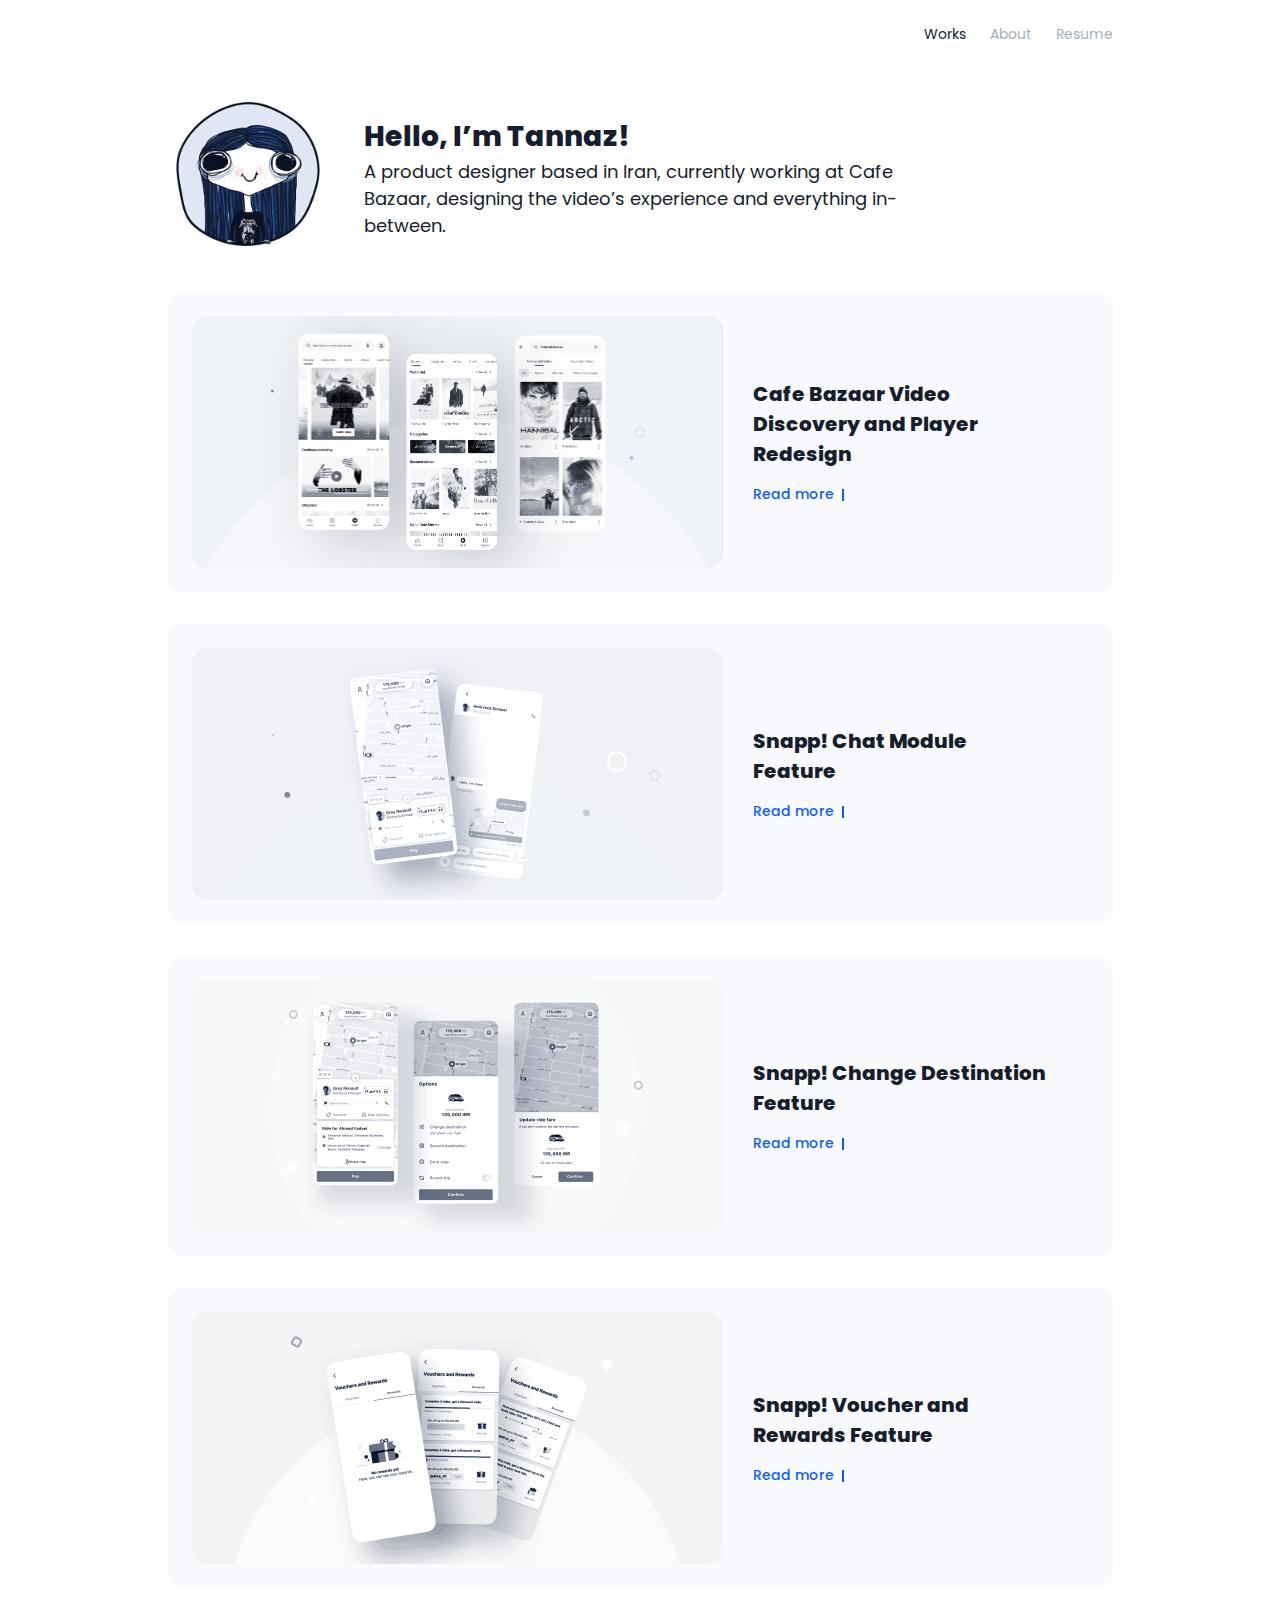
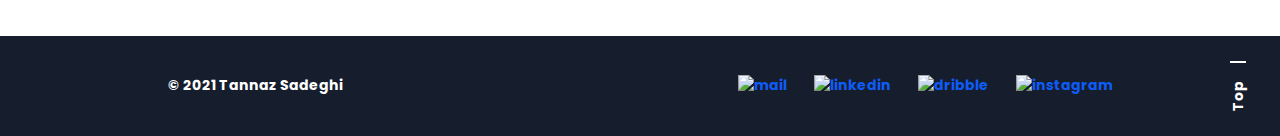
==== index.html @ ace8c0cd "Update resume links" ====
<!doctype html>
<html id="top" lang="en">
<head>
    <meta charset="UTF-8">
    <meta name="viewport"
          content="width=device-width, user-scalable=no, initial-scale=1.0, maximum-scale=1.0, minimum-scale=1.0">
    <meta http-equiv="X-UA-Compatible" content="ie=edge">
    <meta name="theme-color" content="#161D2C" />
    <title>Tannaz Sadeghi</title>
    <link rel="preconnect" href="https://fonts.gstatic.com">
    <link href="https://fonts.googleapis.com/css2?family=Poppins:wght@400;500;700;800&display=swap" rel="stylesheet">
    <link rel="stylesheet" href="css/style.css">
    <link rel="stylesheet" href="css/home.css">
    <link rel="icon" type="image/png" href="assets/favicon.png"/>
</head>
<body>

<nav id="nav">
    <div class="nav-content">
        <a id="tannaz-nav" href=".">
            <img src="assets/tannaz-nav.png"/>
        </a>

        <ul class="menu">
            <li class="active"><a href=".">Works</a></li>
            <li><a href="about">About</a></li>
            <li><a href="resume/TannazSadeghi-resume.pdf" target="_blank">Resume</a> </li>
        </ul>
    </div>
</nav>

<main class="main">
    <header>
        <div class="tannaz-image">
            <img id="tannaz" src="assets/tannaz.gif"/>
        </div>
        <div>
            <h1>Hello, I’m Tannaz!</h1>
            <p>
                A product designer based in Iran, currently working at Cafe Bazaar, designing the video’s experience and everything in-between.
            </p>
        </div>
    </header>

    <article class="work-sample">
        <a href="video" class="link">
            <div class="image-box">
                <img class="image-colored" src="assets/works/video-colored.png" alt="Video Photo"/>
                <img class="image-gray" src="assets/works/video.png" alt="Video Photo"/>
                <div class="hidden">
                    <span></span>
                    <img src="assets/works/video.png" alt="Video Photo"/>
                    <span></span>
                </div>
            </div>
            <div class="sample-title">
                <h2>
                    Cafe Bazaar Video Discovery and Player Redesign
                </h2>
                <div class="read-more">
                    Read more
                    <div class="arrow">
                        <div></div>
                        <div></div>
                    </div>
                </div>
            </div>
        </a>
    </article>

    <article class="work-sample">
        <a href="chat" class="link">
            <div class="image-box">
                <img class="image-colored" src="assets/works/chat-colored.png" alt="Change Destination Photo"/>
                <img class="image-gray" src="assets/works/chat.png" alt="Change Destination Photo"/>
                <div class="hidden">
                    <img src="assets/works/chat.png" alt="Change Destination Photo"/>
                </div>
            </div>
            <div class="sample-title">
                <h2>Snapp! Chat Module Feature</h2>
                <div class="read-more">
                    Read more
                    <div class="arrow">
                        <div></div>
                        <div></div>
                    </div>
                </div>
            </div>
        </a>
    </article>


    <article class="work-sample">
        <a href="change-dest" class="link">
            <div class="image-box">
                <img class="image-colored" src="assets/works/change-dest-colored.png" alt="Change Destination Photo"/>
                <img class="image-gray" src="assets/works/change-dest.png" alt="Change Destination Photo"/>
                <div class="hidden">
                    <img src="assets/works/change-dest.png" alt="Change Destination Photo"/>
                </div>
            </div>
            <div class="sample-title">
                <h2>Snapp! Change Destination Feature</h2>
                <div class="read-more">
                    Read more
                    <div class="arrow">
                        <div></div>
                        <div></div>
                    </div>
                </div>
            </div>
        </a>
    </article>

    <article class="work-sample">
        <a href="vouchers" class="link">
            <div class="image-box">
                <img class="image-colored" src="assets/works/vouchers-colored.png" alt="Change Destination Photo"/>
                <img class="image-gray" src="assets/works/vouchers.png" alt="Change Destination Photo"/>
                <div class="hidden">
                    <img src="assets/works/vouchers.png" alt="Change Destination Photo"/>
                </div>
            </div>
            <div class="sample-title">
                <h2>Snapp! Voucher and Rewards Feature</h2>
                <div class="read-more">
                    Read more
                    <div class="arrow">
                        <div></div>
                        <div></div>
                    </div>
                </div>
            </div>
        </a>
    </article>
</main>

<footer>
    <div class="footer-content">
        <div>© 2021 Tannaz Sadeghi</div>
        <div class="padding"></div>
        <div class="social">
            <a href="mailto:tz.sadeghi@outlook.com" target="_blank"><img src="assets/icons/icon-mail.svg"
                                                                         alt="mail"/></a>
            <a href="https://www.linkedin.com/in/tannazsadeghi/" target="_blank"><img
                    src="assets/icons/icon-linkedin.svg"
                    alt="linkedin"/></a>
            <a href="https://dribbble.com/tannazsadeghi" target="_blank"><img src="assets/icons/icon-dribbble.svg"
                                                                              alt="dribble"/></a>
            <a href="https://www.instagram.com/tz.sadeghi/" target="_blank"><img src="assets/icons/icon-instagram.svg"
                                                                                 alt="instagram"/></a>
        </div>
    </div>
    <a class="top-link" href="#top">
        <div class="arrow">
            <div></div>
            <div></div>
        </div>
        <div class="link">
            Top
        </div>
    </a>
</footer>
<script src="js/script.js"></script>
</body>
</html>
---- css/style.css ----
*, *:before, *:after {
    box-sizing: border-box;
    margin: 0;
    padding: 0;
}

html {
    scroll-behavior: smooth;
}

body {
    font-family: 'Poppins', sans-serif;
    font-size: 14px;
    color: #161d2c;
}

.menu .active a{
    color: #161d2c;
}

.menu li:hover a {
    color: #0e5cf7;
}

.main, .nav-content {
    max-width: 945px;
    margin: 0 auto;
}

nav {
    background-color: white;
    padding-right: 32px;
    position: sticky;
    top: 0;
    z-index: 100;
}

.nav-content {
    height: 69px;
    display: flex;
    align-items: center;
}

nav img {
    max-width: 160px;
    margin-left: 32px;
    max-height: 32px;
    animation-fill-mode: forwards;
}

#tannaz-nav {
    visibility: hidden;
}

@keyframes fadeIn {
    0% {
        opacity: 0;
    }
    100% {
        visibility: visible;
        opacity: 1;
    }
}

.menu {
    flex: 1;
    display: flex;
    flex-wrap: wrap;
    justify-content: flex-end;
}

.menu li {
    margin-left: 24px;
    list-style-type: none;
    color: #a8afb8;
}

.menu li a {
    text-decoration: none;
    color: #a8afb8;
}

.main {
    margin-top: 32px;
}

footer {
    margin-top: 48px;
    background-color: #161d2c;
    color: white;
    display: flex;
    padding-right: 16px;
    padding-left: 16px;
}

.footer-content {
    flex: 1;
    max-width: 945px;
    margin: 0 auto;
    height: 100px;
    flex-wrap: wrap;
    display: flex;
    align-items: center;
    font-weight: bold;
}

.top-link {
    display: flex;
    justify-content: center;
    flex-direction: column;
    align-items: center;
    text-align: center;
    text-decoration: none;
    color: white;
    font-weight: bold;
    width: 40px;
}

.top-link .link {
    writing-mode: tb-rl;
    transform: rotate(-180deg);
    color: white;
}

.top-link .arrow {
    display: flex;
    margin-bottom: 18px;
}

.top-link .arrow div {
    width: 8px;
    height: 2px;
    background-color: white;
}

.top-link .arrow div {
    transition: all ease 0.2s;
}


.top-link:hover .arrow div:first-child {
    transform: rotate(-45deg) translateX(2.666px);
}

.top-link:hover .arrow div:last-child {
    transform: rotate(45deg) translateX(-2.666px);
}

.padding {
    flex: 1
}

.social {
    justify-self: flex-end;
    padding-right: 32px;
}

.social img {
    margin-left: 24px;
}

.social img:hover {
    opacity: 0.6;
}

.preload * {
    animation: initial !important;
}

@media only screen and (min-width: 945px) {
    .main {
        margin-top: 25px;
    }

    nav {
        padding-right: 0;
    }

    .social {
        padding-right: 0;
    }

    nav img {
        max-width: 160px;
        margin-left: 0;
        max-height: 32px;
    }

    footer {
        padding-right: 22px;
        padding-left: 62px;
    }
}

ul.resume {
    padding-left: 18px;
}

a {
    text-decoration: none;
    color: #0e5cf7
}
---- css/home.css ----
header {
    display: flex;
    flex-wrap: wrap;
    align-items: center;
    justify-content: center;
    margin: 32px;
}

header h1 {
    font-weight: 800;
}
header p {
    font-size: 18px;
}

.tannaz-image {
    flex-basis: 160px;
    margin-top: 0;
}

.tannaz-image img {
    max-width: 160px;
    z-index: 200;
}

header > div {
    margin-top: 0;
    flex-basis: 600px;
}

.work-sample {
    margin: 32px;
    background-color: rgba(237,242,249, 0.4);
    border-radius: 16px;
}
.work-sample img {
    max-width: 100%;
}

.work-sample .image-box {
    position: relative;
}

.work-sample .hidden img {
    visibility: hidden;
    margin-right: 30px;
    vertical-align: middle;
    /* max-width: 531px; */
}

.work-sample .link {
    padding: 24px 24px 24px 24px;
    display: flex;
    flex-wrap: wrap;
    align-items: center;
}

.work-sample .image-box > img {
    position: absolute;
    top: 0;
    left: 0;
    animation-iteration-count: infinite;
}

/* .work-sample img.image-colored {
    visibility: hidden;
    animation: 1s fadeOut;
} */

.work-sample img.image-gray {
    visibility: visible;
    animation: .3s fadeIn;
}

/* .work-sample:hover img.image-colored {
    visibility: visible;
    animation: 1s fadeIn;
} */

.work-sample:hover img.image-gray {
    visibility: hidden;
    animation: .3s fadeOut;
}

.work-sample h2 {
    font-size: 20px;
    font-weight: 800;
    margin-top: 16px;
    margin-bottom: 16px;
}

.read-more {
    display: flex;
    align-items: center;
    height: 20px;
    padding-right: 8px;
    font-weight: 500;
    color: #0e5cf7;
}

.work-sample a {
    text-decoration: none;
    color: inherit;
}

.sample-title {
    flex-basis: 293px;
}

.work-sample .arrow {
    margin-left: 8px;
}

.work-sample .arrow div {
    width: 2px;
    height: 6px;
    background-color: #0e5cf7;
}

.work-sample .arrow div{
    transition: all ease 0.2s;
}

.work-sample:hover .arrow div:first-child{
    transform: rotate(-45deg) translateY(2px);
}

.work-sample:hover .arrow div:last-child{
    transform: rotate(45deg) translateY(-2px);
}

@keyframes fadeIn {
    0% {
        opacity: 0;
    }
    100% {
        visibility: visible;
        opacity: 1;
    }
}

@keyframes fadeOut {
    0% {
        opacity: 1;
        visibility: visible;
    }
    100% {
        opacity: 0;
    }
}

@media only screen and (min-width: 945px) {
    .sample-title {
        margin-top: 0;
    }

    header {
        justify-content: flex-start;
        margin: 0;
    }

    .work-sample {
        justify-content: flex-start;
        margin: 32px 0 0 0;
    }

    .work-sample h2 {
        margin-top: 0
    }

    .tannaz-image {
        margin-right: 36px;
    }

    .work-sample .hidden img {
        max-width: 531px;
    }
    
    .work-sample .image-box > img {
        max-width: 531px;
    }
}

@media only screen and (max-width: 823px) {
    header > div {
        margin-top: 32px;
    }
}

@media only screen and (min-width: 824px) and (max-width: 944px) {
    .tannaz-image {
        margin-right: 36px;
    }
}
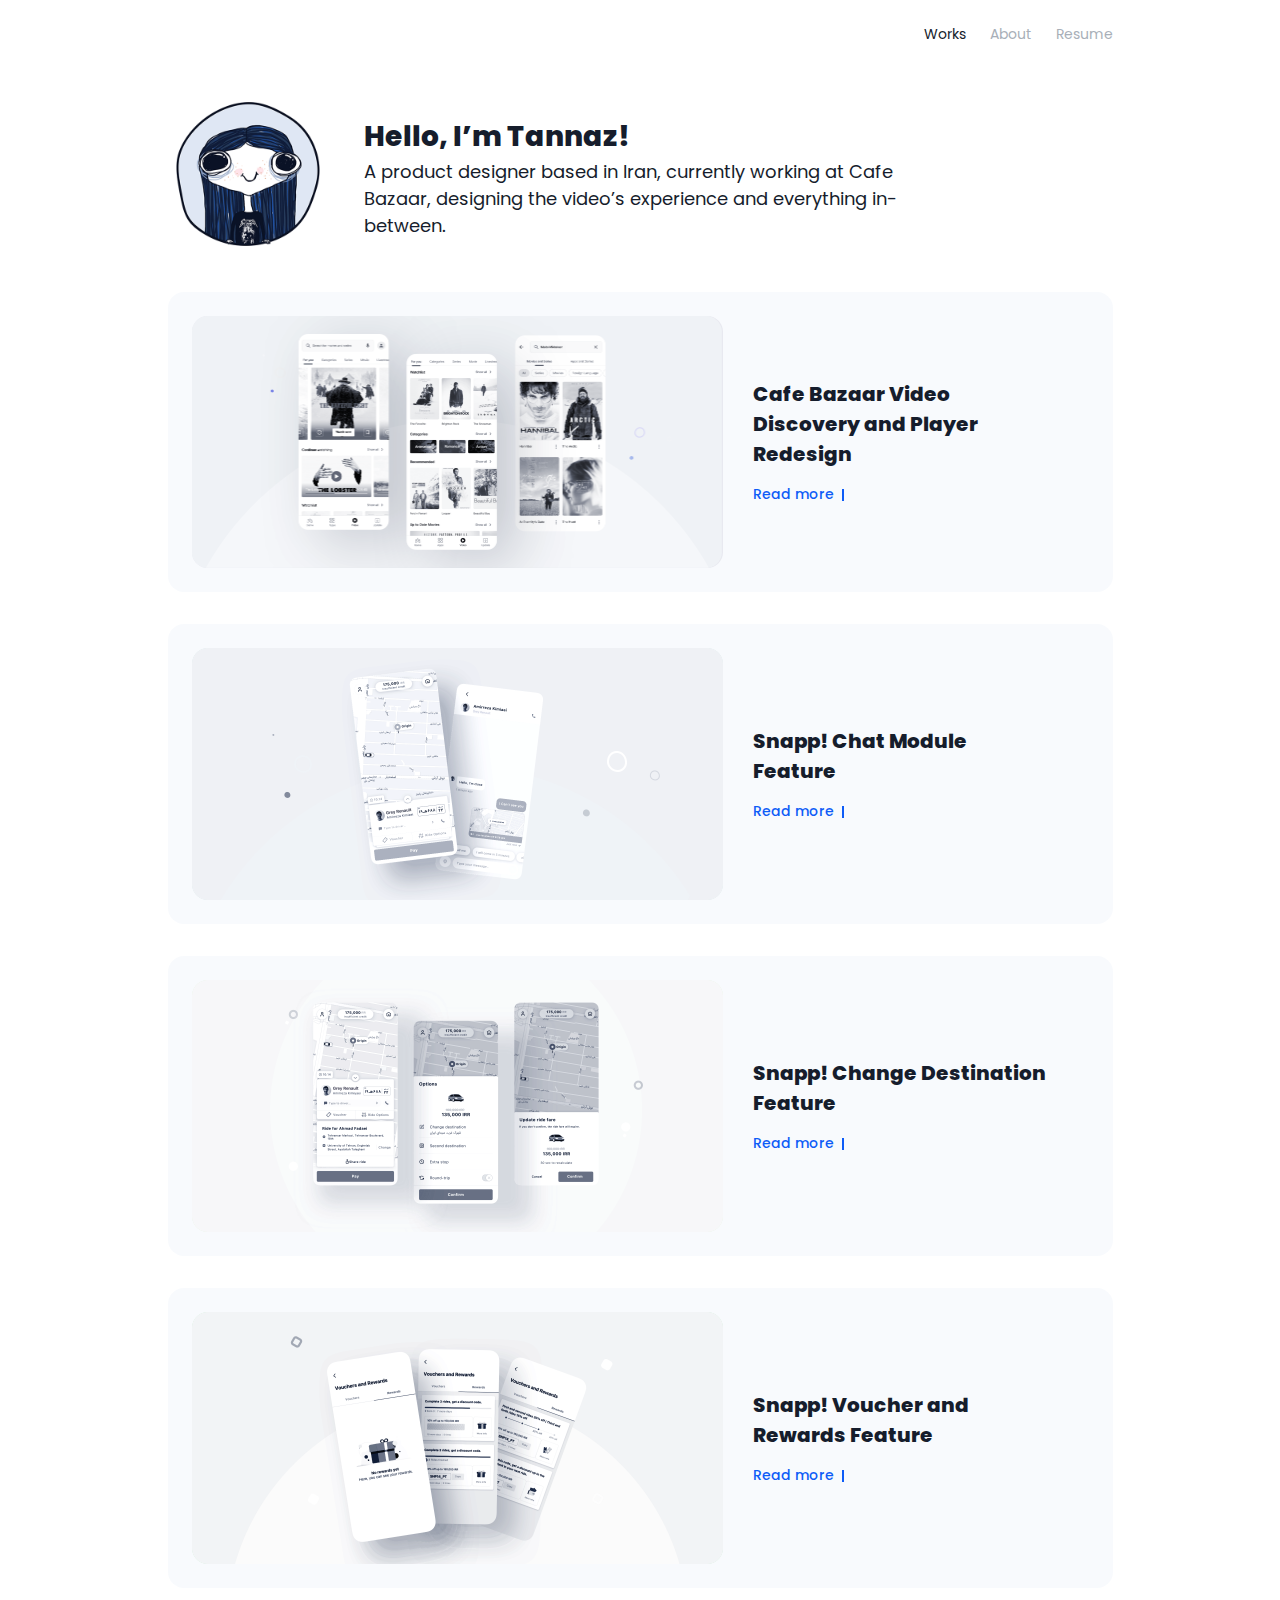
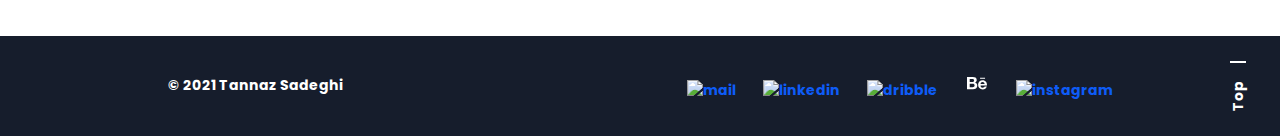
==== commit db671276: "Update social links" ====
--- a/index.html
+++ b/index.html
@@ -24,7 +24,7 @@
         <ul class="menu">
             <li class="active"><a href=".">Works</a></li>
             <li><a href="about">About</a></li>
-            <li><a href="resume/TannazSadeghi-resume.pdf" target="_blank">Resume</a> </li>
+            <li><a href="resume/TannazSadeghi-Resume.pdf" target="_blank">Resume</a> </li>
         </ul>
     </div>
 </nav>
@@ -141,15 +141,11 @@
         <div>© 2021 Tannaz Sadeghi</div>
         <div class="padding"></div>
         <div class="social">
-            <a href="mailto:tz.sadeghi@outlook.com" target="_blank"><img src="assets/icons/icon-mail.svg"
-                                                                         alt="mail"/></a>
-            <a href="https://www.linkedin.com/in/tannazsadeghi/" target="_blank"><img
-                    src="assets/icons/icon-linkedin.svg"
-                    alt="linkedin"/></a>
-            <a href="https://dribbble.com/tannazsadeghi" target="_blank"><img src="assets/icons/icon-dribbble.svg"
-                                                                              alt="dribble"/></a>
-            <a href="https://www.instagram.com/tz.sadeghi/" target="_blank"><img src="assets/icons/icon-instagram.svg"
-                                                                                 alt="instagram"/></a>
+            <a href="mailto:tz.sadeghi95@gmail.com" target="_blank"><img src="assets/icons/icon-mail.svg" alt="mail"/></a>
+            <a href="https://www.linkedin.com/in/tannazsadeghi/" target="_blank"><img src="assets/icons/icon-linkedin.svg" alt="linkedin"/></a>
+            <a href="https://dribbble.com/tannazsadeghi" target="_blank"><img src="assets/icons/icon-dribbble.svg" alt="dribble"/></a>
+            <a href="https://www.behance.net/tannazsadeghi" target="_blank"><img src="assets/icons/icon-behance.svg" alt="behance"/></a>
+            <a href="https://www.instagram.com/tz.sadeghi/" target="_blank"><img src="assets/icons/icon-instagram.svg" alt="instagram"/></a>
         </div>
     </div>
     <a class="top-link" href="#top">
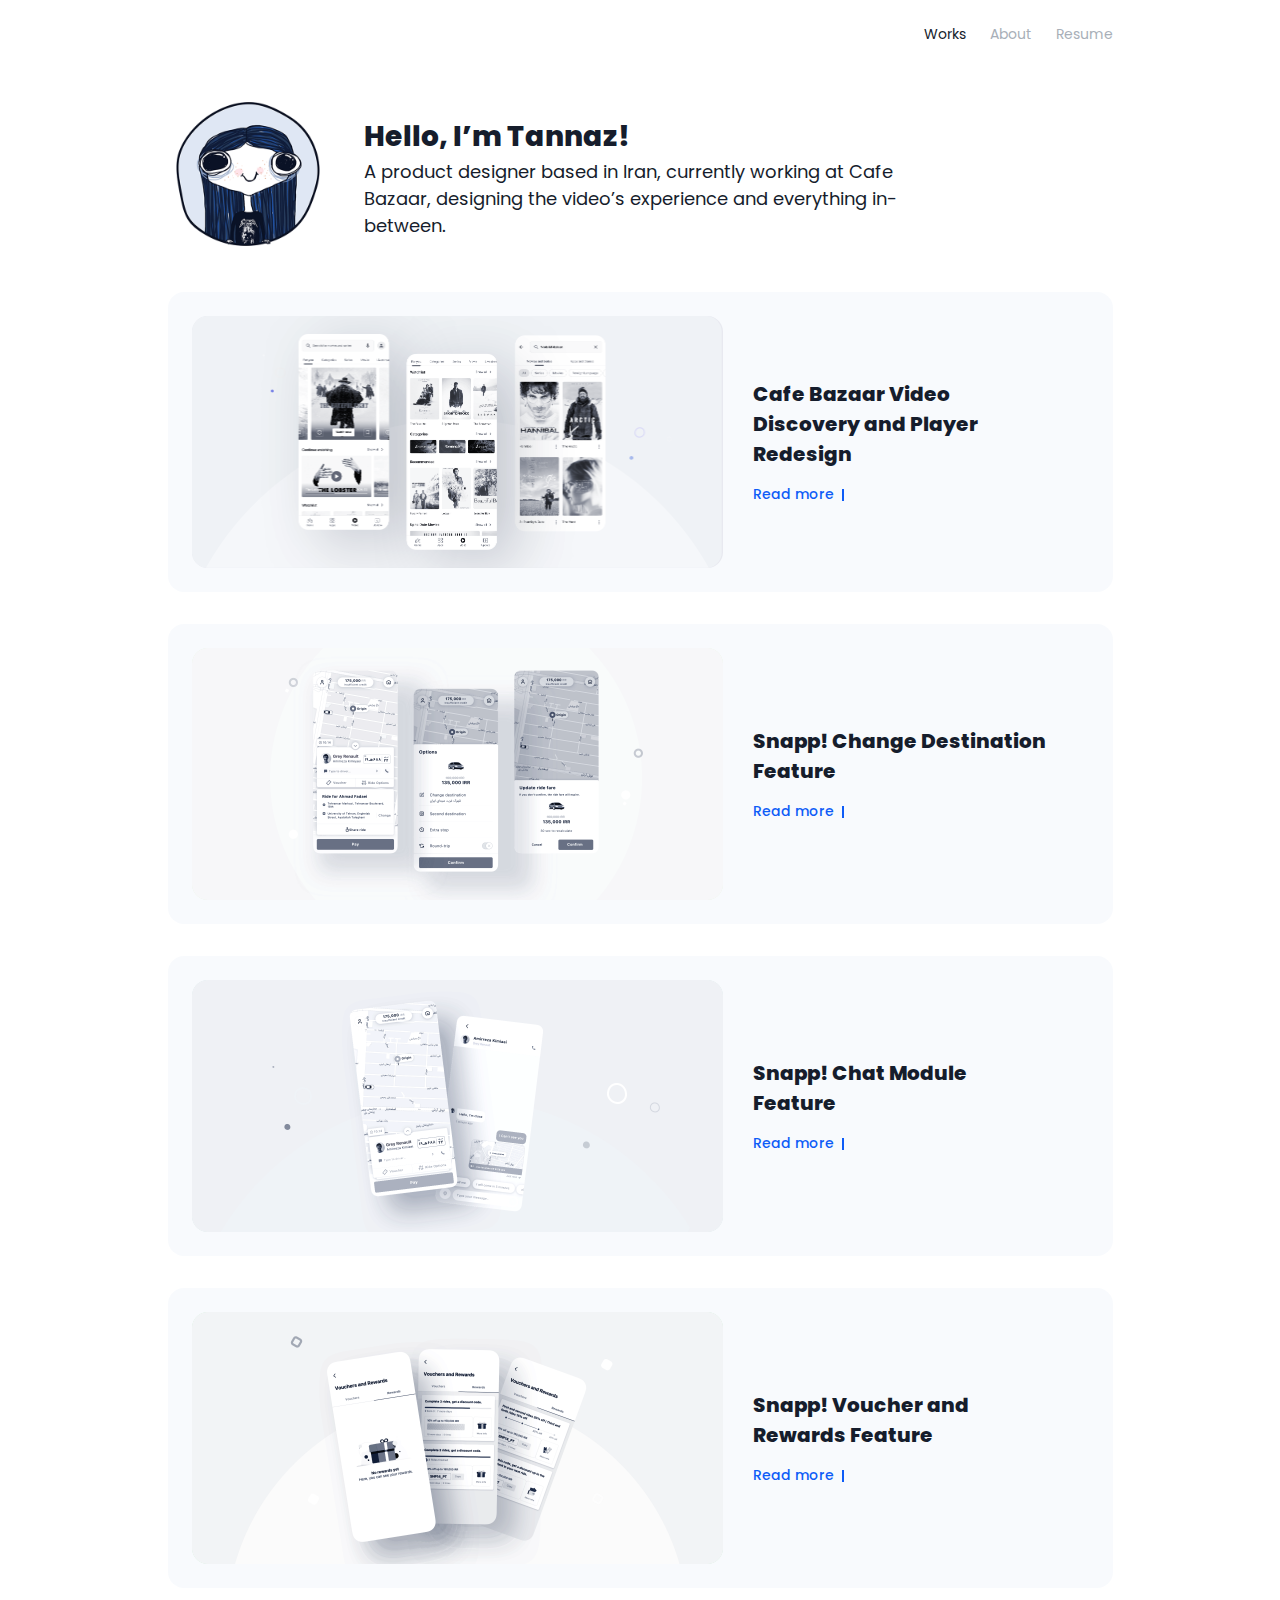
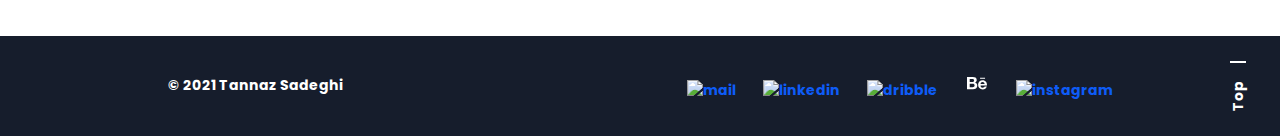
==== commit b8c0eeaf: "Update video page" ====
--- a/index.html
+++ b/index.html
@@ -1,9 +1,9 @@
 <!doctype html>
 <html id="top" lang="en">
+
 <head>
     <meta charset="UTF-8">
-    <meta name="viewport"
-          content="width=device-width, user-scalable=no, initial-scale=1.0, maximum-scale=1.0, minimum-scale=1.0">
+    <meta name="viewport" content="width=device-width, user-scalable=no, initial-scale=1.0, maximum-scale=1.0, minimum-scale=1.0">
     <meta http-equiv="X-UA-Compatible" content="ie=edge">
     <meta name="theme-color" content="#161D2C" />
     <title>Tannaz Sadeghi</title>
@@ -11,153 +11,154 @@
     <link href="https://fonts.googleapis.com/css2?family=Poppins:wght@400;500;700;800&display=swap" rel="stylesheet">
     <link rel="stylesheet" href="css/style.css">
     <link rel="stylesheet" href="css/home.css">
-    <link rel="icon" type="image/png" href="assets/favicon.png"/>
+    <link rel="icon" type="image/png" href="assets/favicon.png" />
 </head>
+
 <body>
 
-<nav id="nav">
-    <div class="nav-content">
-        <a id="tannaz-nav" href=".">
-            <img src="assets/tannaz-nav.png"/>
-        </a>
+    <nav id="nav">
+        <div class="nav-content">
+            <a id="tannaz-nav" href=".">
+                <img src="assets/tannaz-nav.png" />
+            </a>
 
-        <ul class="menu">
-            <li class="active"><a href=".">Works</a></li>
-            <li><a href="about">About</a></li>
-            <li><a href="resume/TannazSadeghi-Resume.pdf" target="_blank">Resume</a> </li>
-        </ul>
-    </div>
-</nav>
+            <ul class="menu">
+                <li class="active"><a href=".">Works</a></li>
+                <li><a href="about">About</a></li>
+                <li><a href="resume/TannazSadeghi-Resume.pdf" target="_blank">Resume</a> </li>
+            </ul>
+        </div>
+    </nav>
 
-<main class="main">
-    <header>
-        <div class="tannaz-image">
-            <img id="tannaz" src="assets/tannaz.gif"/>
-        </div>
-        <div>
-            <h1>Hello, I’m Tannaz!</h1>
-            <p>
-                A product designer based in Iran, currently working at Cafe Bazaar, designing the video’s experience and everything in-between.
-            </p>
-        </div>
-    </header>
+    <main class="main">
+        <header>
+            <div class="tannaz-image">
+                <img id="tannaz" src="assets/tannaz.gif" />
+            </div>
+            <div>
+                <h1>Hello, I’m Tannaz!</h1>
+                <p>
+                    A product designer based in Iran, currently working at Cafe Bazaar, designing the video’s experience and everything in-between.
+                </p>
+            </div>
+        </header>
 
-    <article class="work-sample">
-        <a href="video" class="link">
-            <div class="image-box">
-                <img class="image-colored" src="assets/works/video-colored.png" alt="Video Photo"/>
-                <img class="image-gray" src="assets/works/video.png" alt="Video Photo"/>
-                <div class="hidden">
-                    <span></span>
-                    <img src="assets/works/video.png" alt="Video Photo"/>
-                    <span></span>
-                </div>
-            </div>
-            <div class="sample-title">
-                <h2>
-                    Cafe Bazaar Video Discovery and Player Redesign
-                </h2>
-                <div class="read-more">
-                    Read more
-                    <div class="arrow">
-                        <div></div>
-                        <div></div>
+        <article class="work-sample">
+            <a href="video" class="link">
+                <div class="image-box">
+                    <img class="image-colored" src="assets/works/video-colored.png" alt="Video Photo" />
+                    <img class="image-gray" src="assets/works/video.png" alt="Video Photo" />
+                    <div class="hidden">
+                        <span></span>
+                        <img src="assets/works/video.png" alt="Video Photo" />
+                        <span></span>
                     </div>
                 </div>
+                <div class="sample-title">
+                    <h2>
+                        Cafe Bazaar Video Discovery and Player Redesign
+                    </h2>
+                    <div class="read-more">
+                        Read more
+                        <div class="arrow">
+                            <div></div>
+                            <div></div>
+                        </div>
+                    </div>
+                </div>
+            </a>
+        </article>
+
+        <article class="work-sample">
+            <a href="change-dest" class="link">
+                <div class="image-box">
+                    <img class="image-colored" src="assets/works/change-dest-colored.png" alt="Change Destination Photo" />
+                    <img class="image-gray" src="assets/works/change-dest.png" alt="Change Destination Photo" />
+                    <div class="hidden">
+                        <img src="assets/works/change-dest.png" alt="Change Destination Photo" />
+                    </div>
+                </div>
+                <div class="sample-title">
+                    <h2>Snapp! Change Destination Feature</h2>
+                    <div class="read-more">
+                        Read more
+                        <div class="arrow">
+                            <div></div>
+                            <div></div>
+                        </div>
+                    </div>
+                </div>
+            </a>
+        </article>
+
+        <article class="work-sample">
+            <a href="chat" class="link">
+                <div class="image-box">
+                    <img class="image-colored" src="assets/works/chat-colored.png" alt="Change Destination Photo" />
+                    <img class="image-gray" src="assets/works/chat.png" alt="Change Destination Photo" />
+                    <div class="hidden">
+                        <img src="assets/works/chat.png" alt="Change Destination Photo" />
+                    </div>
+                </div>
+                <div class="sample-title">
+                    <h2>Snapp! Chat Module Feature</h2>
+                    <div class="read-more">
+                        Read more
+                        <div class="arrow">
+                            <div></div>
+                            <div></div>
+                        </div>
+                    </div>
+                </div>
+            </a>
+        </article>
+
+        <article class="work-sample">
+            <a href="vouchers" class="link">
+                <div class="image-box">
+                    <img class="image-colored" src="assets/works/vouchers-colored.png" alt="Change Destination Photo" />
+                    <img class="image-gray" src="assets/works/vouchers.png" alt="Change Destination Photo" />
+                    <div class="hidden">
+                        <img src="assets/works/vouchers.png" alt="Change Destination Photo" />
+                    </div>
+                </div>
+                <div class="sample-title">
+                    <h2>Snapp! Voucher and Rewards Feature</h2>
+                    <div class="read-more">
+                        Read more
+                        <div class="arrow">
+                            <div></div>
+                            <div></div>
+                        </div>
+                    </div>
+                </div>
+            </a>
+        </article>
+    </main>
+
+    <footer>
+        <div class="footer-content">
+            <div>© 2021 Tannaz Sadeghi</div>
+            <div class="padding"></div>
+            <div class="social">
+                <a href="mailto:tz.sadeghi95@gmail.com" target="_blank"><img src="assets/icons/icon-mail.svg" alt="mail" /></a>
+                <a href="https://www.linkedin.com/in/tannazsadeghi/" target="_blank"><img src="assets/icons/icon-linkedin.svg" alt="linkedin" /></a>
+                <a href="https://dribbble.com/tannazsadeghi" target="_blank"><img src="assets/icons/icon-dribbble.svg" alt="dribble" /></a>
+                <a href="https://www.behance.net/tannazsadeghi" target="_blank"><img src="assets/icons/icon-behance.svg" alt="behance" /></a>
+                <a href="https://www.instagram.com/tz.sadeghi/" target="_blank"><img src="assets/icons/icon-instagram.svg" alt="instagram" /></a>
+            </div>
+        </div>
+        <a class="top-link" href="#top">
+            <div class="arrow">
+                <div></div>
+                <div></div>
+            </div>
+            <div class="link">
+                Top
             </div>
         </a>
-    </article>
+    </footer>
+    <script src="js/script.js"></script>
+</body>
 
-    <article class="work-sample">
-        <a href="chat" class="link">
-            <div class="image-box">
-                <img class="image-colored" src="assets/works/chat-colored.png" alt="Change Destination Photo"/>
-                <img class="image-gray" src="assets/works/chat.png" alt="Change Destination Photo"/>
-                <div class="hidden">
-                    <img src="assets/works/chat.png" alt="Change Destination Photo"/>
-                </div>
-            </div>
-            <div class="sample-title">
-                <h2>Snapp! Chat Module Feature</h2>
-                <div class="read-more">
-                    Read more
-                    <div class="arrow">
-                        <div></div>
-                        <div></div>
-                    </div>
-                </div>
-            </div>
-        </a>
-    </article>
-
-
-    <article class="work-sample">
-        <a href="change-dest" class="link">
-            <div class="image-box">
-                <img class="image-colored" src="assets/works/change-dest-colored.png" alt="Change Destination Photo"/>
-                <img class="image-gray" src="assets/works/change-dest.png" alt="Change Destination Photo"/>
-                <div class="hidden">
-                    <img src="assets/works/change-dest.png" alt="Change Destination Photo"/>
-                </div>
-            </div>
-            <div class="sample-title">
-                <h2>Snapp! Change Destination Feature</h2>
-                <div class="read-more">
-                    Read more
-                    <div class="arrow">
-                        <div></div>
-                        <div></div>
-                    </div>
-                </div>
-            </div>
-        </a>
-    </article>
-
-    <article class="work-sample">
-        <a href="vouchers" class="link">
-            <div class="image-box">
-                <img class="image-colored" src="assets/works/vouchers-colored.png" alt="Change Destination Photo"/>
-                <img class="image-gray" src="assets/works/vouchers.png" alt="Change Destination Photo"/>
-                <div class="hidden">
-                    <img src="assets/works/vouchers.png" alt="Change Destination Photo"/>
-                </div>
-            </div>
-            <div class="sample-title">
-                <h2>Snapp! Voucher and Rewards Feature</h2>
-                <div class="read-more">
-                    Read more
-                    <div class="arrow">
-                        <div></div>
-                        <div></div>
-                    </div>
-                </div>
-            </div>
-        </a>
-    </article>
-</main>
-
-<footer>
-    <div class="footer-content">
-        <div>© 2021 Tannaz Sadeghi</div>
-        <div class="padding"></div>
-        <div class="social">
-            <a href="mailto:tz.sadeghi95@gmail.com" target="_blank"><img src="assets/icons/icon-mail.svg" alt="mail"/></a>
-            <a href="https://www.linkedin.com/in/tannazsadeghi/" target="_blank"><img src="assets/icons/icon-linkedin.svg" alt="linkedin"/></a>
-            <a href="https://dribbble.com/tannazsadeghi" target="_blank"><img src="assets/icons/icon-dribbble.svg" alt="dribble"/></a>
-            <a href="https://www.behance.net/tannazsadeghi" target="_blank"><img src="assets/icons/icon-behance.svg" alt="behance"/></a>
-            <a href="https://www.instagram.com/tz.sadeghi/" target="_blank"><img src="assets/icons/icon-instagram.svg" alt="instagram"/></a>
-        </div>
-    </div>
-    <a class="top-link" href="#top">
-        <div class="arrow">
-            <div></div>
-            <div></div>
-        </div>
-        <div class="link">
-            Top
-        </div>
-    </a>
-</footer>
-<script src="js/script.js"></script>
-</body>
-</html>
+</html>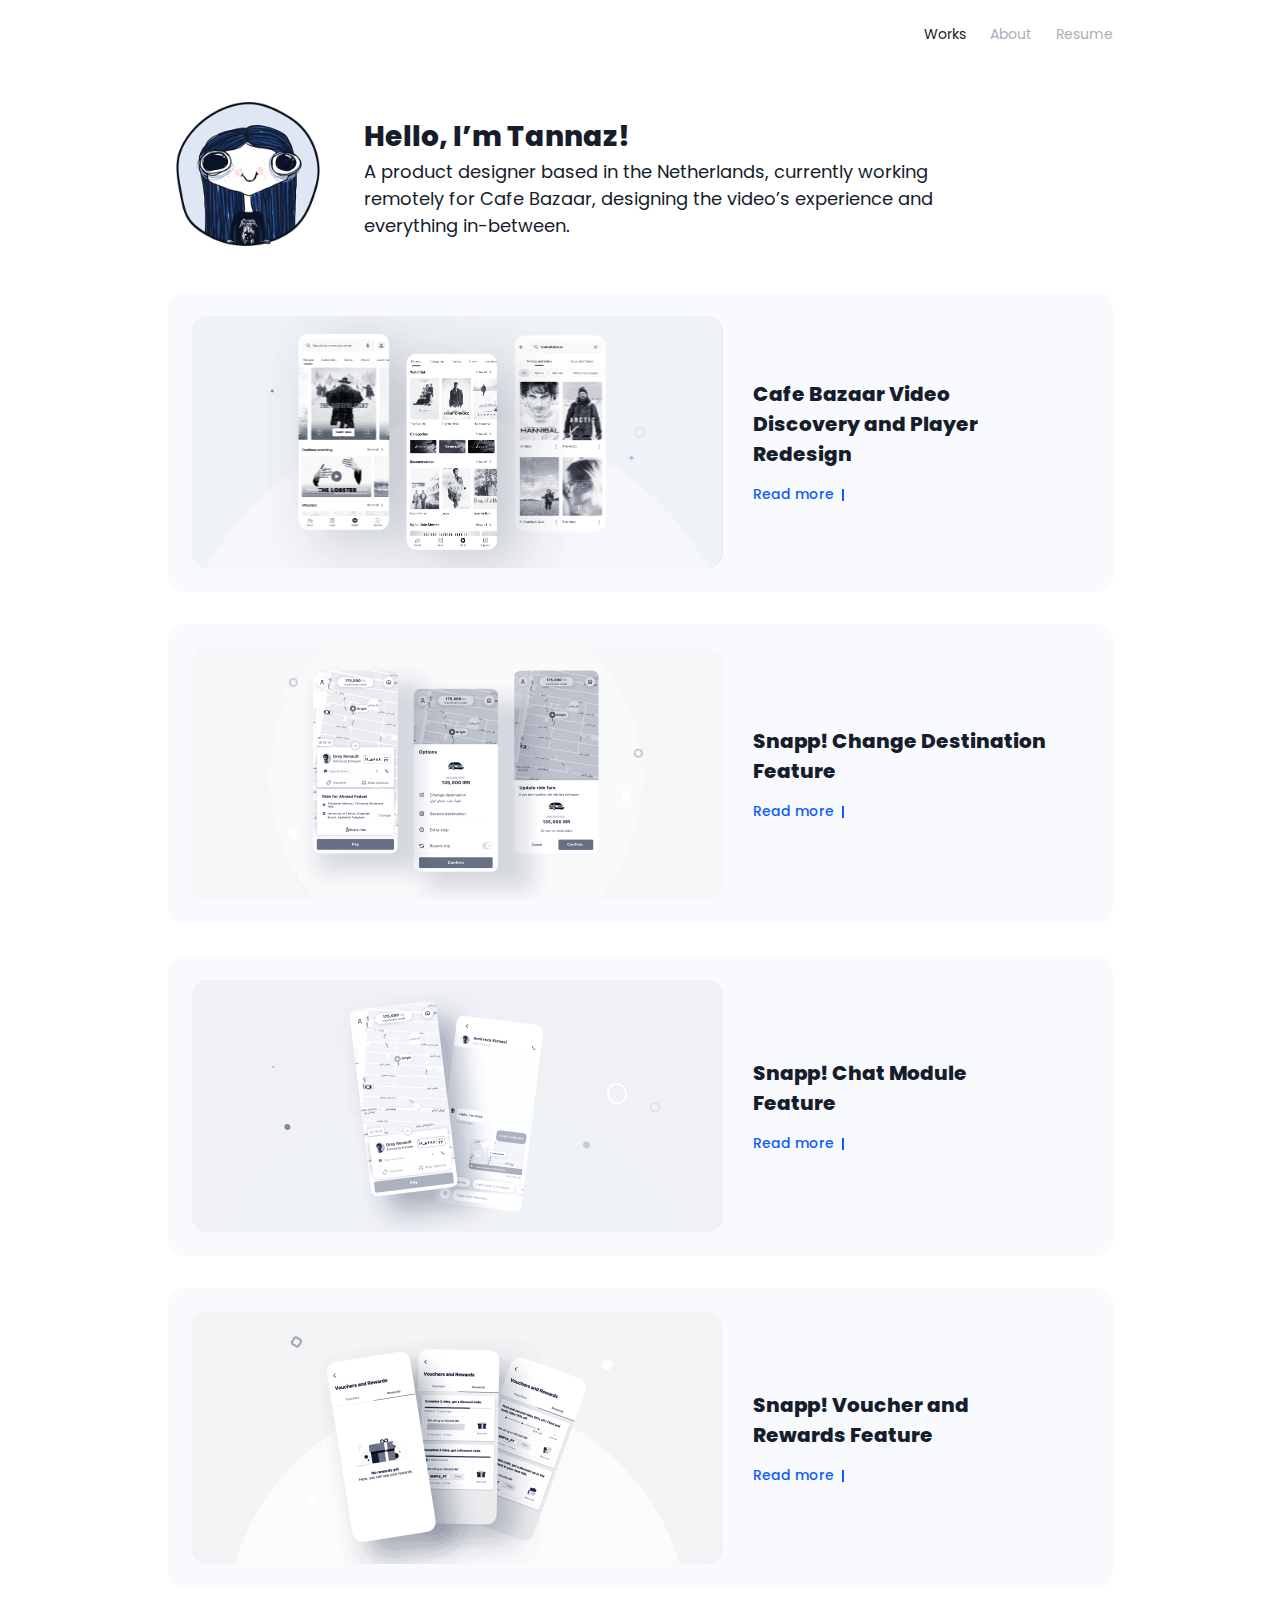
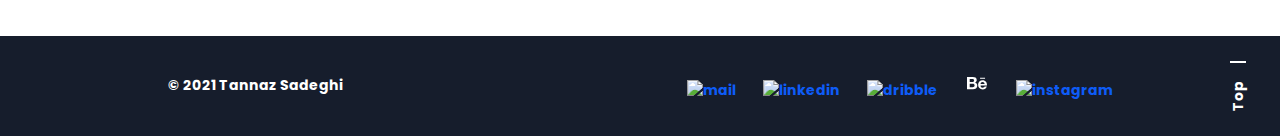
==== commit 40cf0509: "Update location to Amsterdam" ====
--- a/index.html
+++ b/index.html
@@ -38,7 +38,7 @@
             <div>
                 <h1>Hello, I’m Tannaz!</h1>
                 <p>
-                    A product designer based in Iran, currently working at Cafe Bazaar, designing the video’s experience and everything in-between.
+                    A product designer based in the Netherlands, currently working remotely for Cafe Bazaar, designing the video’s experience and everything in-between.
                 </p>
             </div>
         </header>
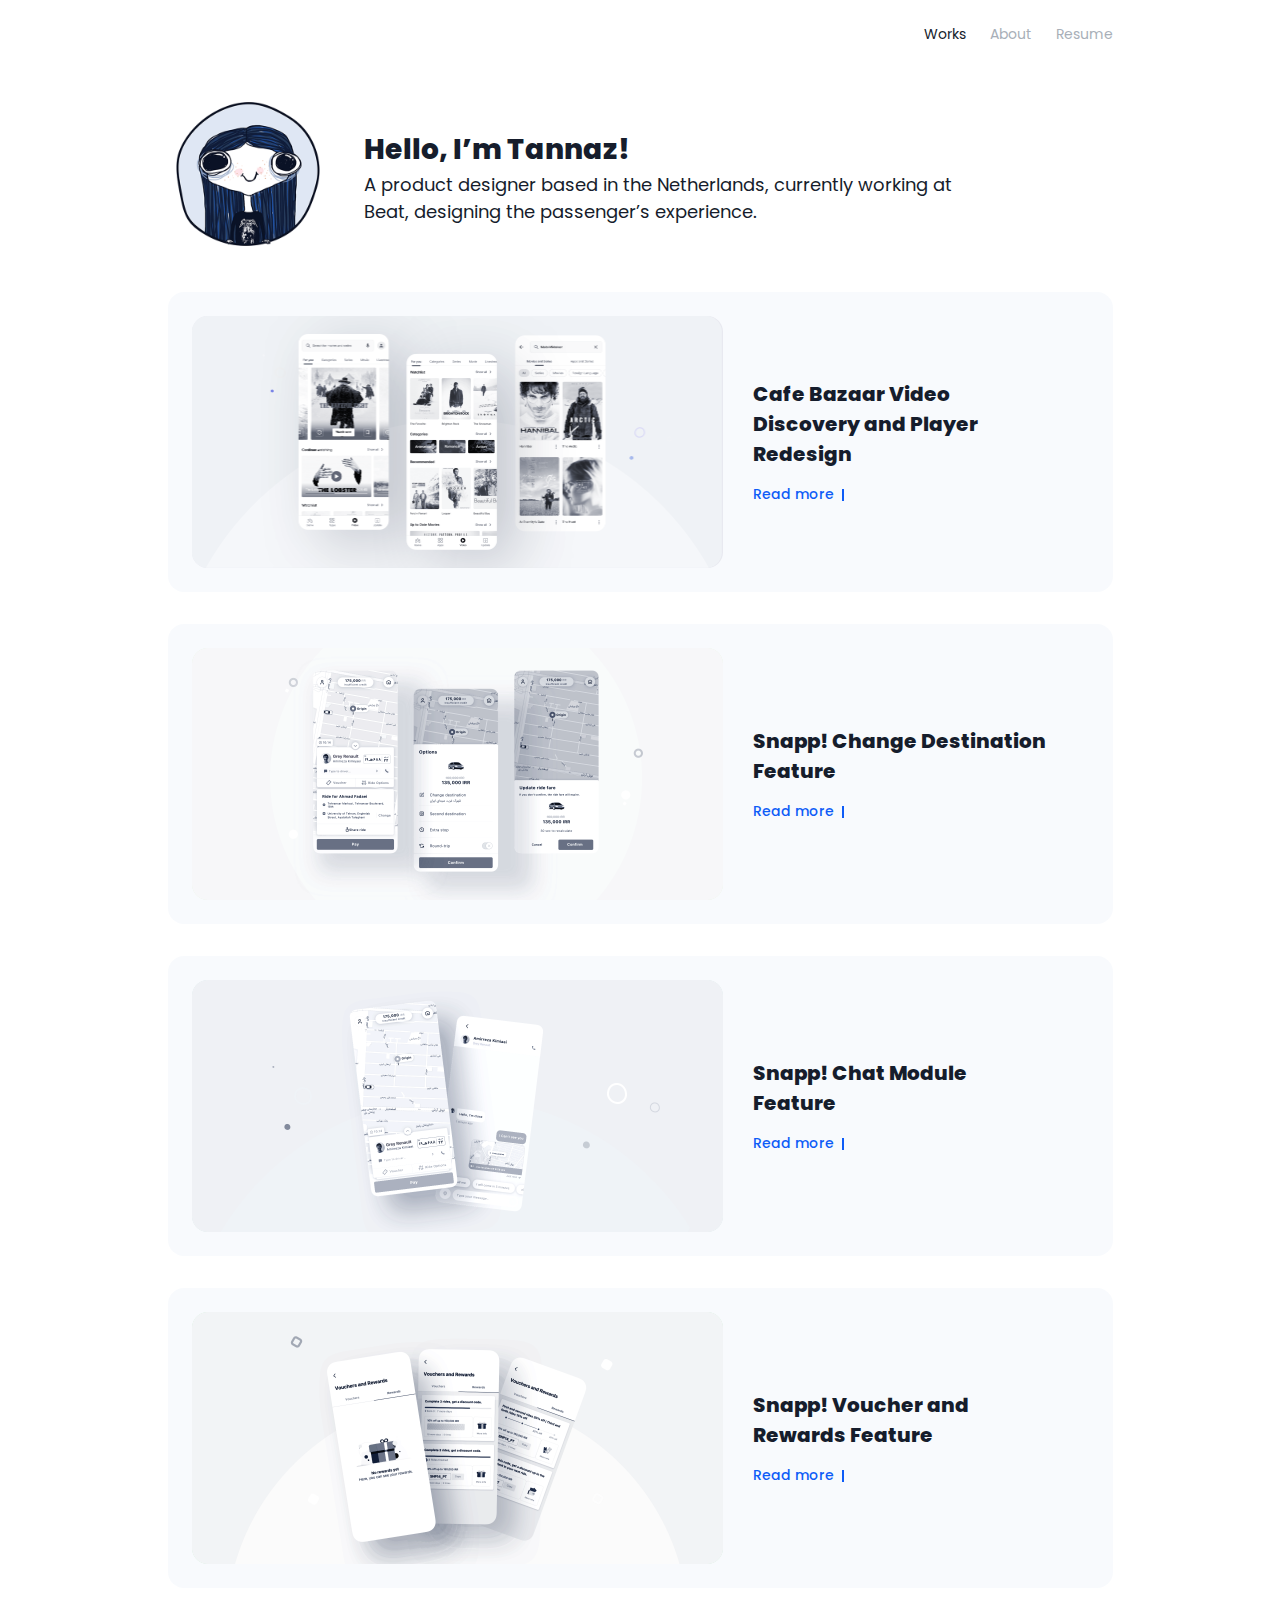
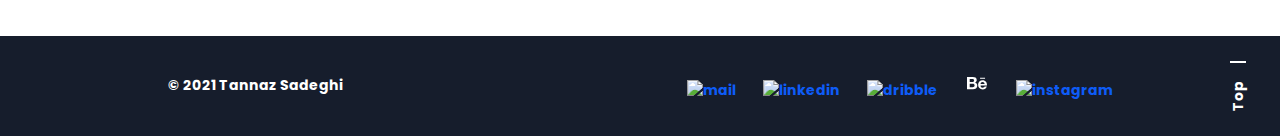
==== commit 487e725e: "Add Beat to resume" ====
--- a/index.html
+++ b/index.html
@@ -38,7 +38,7 @@
             <div>
                 <h1>Hello, I’m Tannaz!</h1>
                 <p>
-                    A product designer based in the Netherlands, currently working remotely for Cafe Bazaar, designing the video’s experience and everything in-between.
+                    A product designer based in the Netherlands, currently working at Beat, designing the passenger’s experience.
                 </p>
             </div>
         </header>
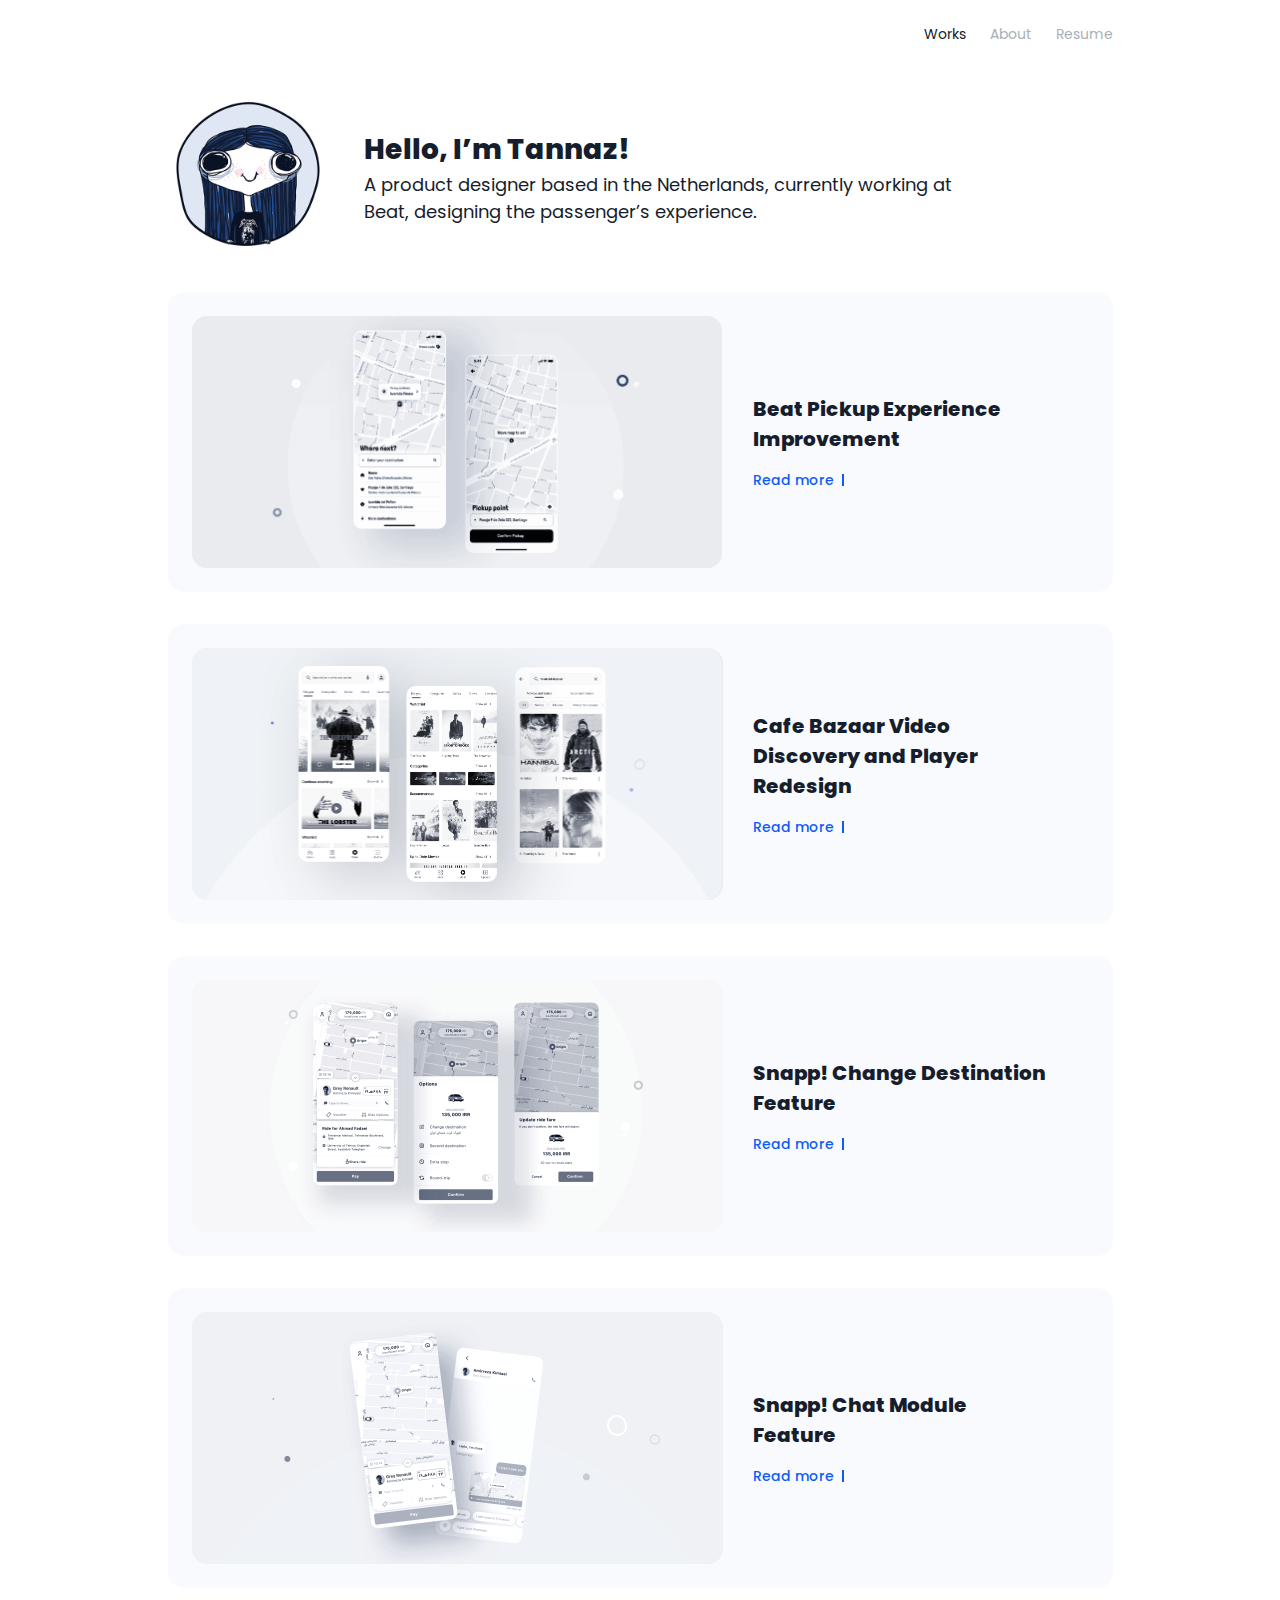
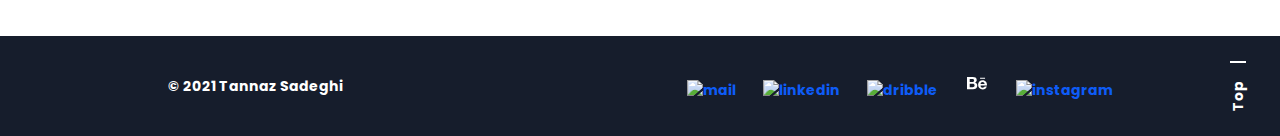
==== commit 56a27228: "Add Beat to works" ====
--- a/index.html
+++ b/index.html
@@ -42,6 +42,28 @@
                 </p>
             </div>
         </header>
+
+        <article class="work-sample">
+            <a href="beat" class="link">
+                <div class="image-box">
+                    <img class="image-colored" src="assets/works/beat-colored.png" alt="Beat Pickup Improvement" />
+                    <img class="image-gray" src="assets/works/beat.png" alt="Beat Pickup Improvement" />
+                    <div class="hidden">
+                        <img src="assets/works/beat.png" alt="Beat Pickup Improvement" />
+                    </div>
+                </div>
+                <div class="sample-title">
+                    <h2>Beat Pickup Experience Improvement</h2>
+                    <div class="read-more">
+                        Read more
+                        <div class="arrow">
+                            <div></div>
+                            <div></div>
+                        </div>
+                    </div>
+                </div>
+            </a>
+        </article>
 
         <article class="work-sample">
             <a href="video" class="link">
@@ -112,28 +134,6 @@
                 </div>
             </a>
         </article>
-
-        <article class="work-sample">
-            <a href="vouchers" class="link">
-                <div class="image-box">
-                    <img class="image-colored" src="assets/works/vouchers-colored.png" alt="Change Destination Photo" />
-                    <img class="image-gray" src="assets/works/vouchers.png" alt="Change Destination Photo" />
-                    <div class="hidden">
-                        <img src="assets/works/vouchers.png" alt="Change Destination Photo" />
-                    </div>
-                </div>
-                <div class="sample-title">
-                    <h2>Snapp! Voucher and Rewards Feature</h2>
-                    <div class="read-more">
-                        Read more
-                        <div class="arrow">
-                            <div></div>
-                            <div></div>
-                        </div>
-                    </div>
-                </div>
-            </a>
-        </article>
     </main>
 
     <footer>
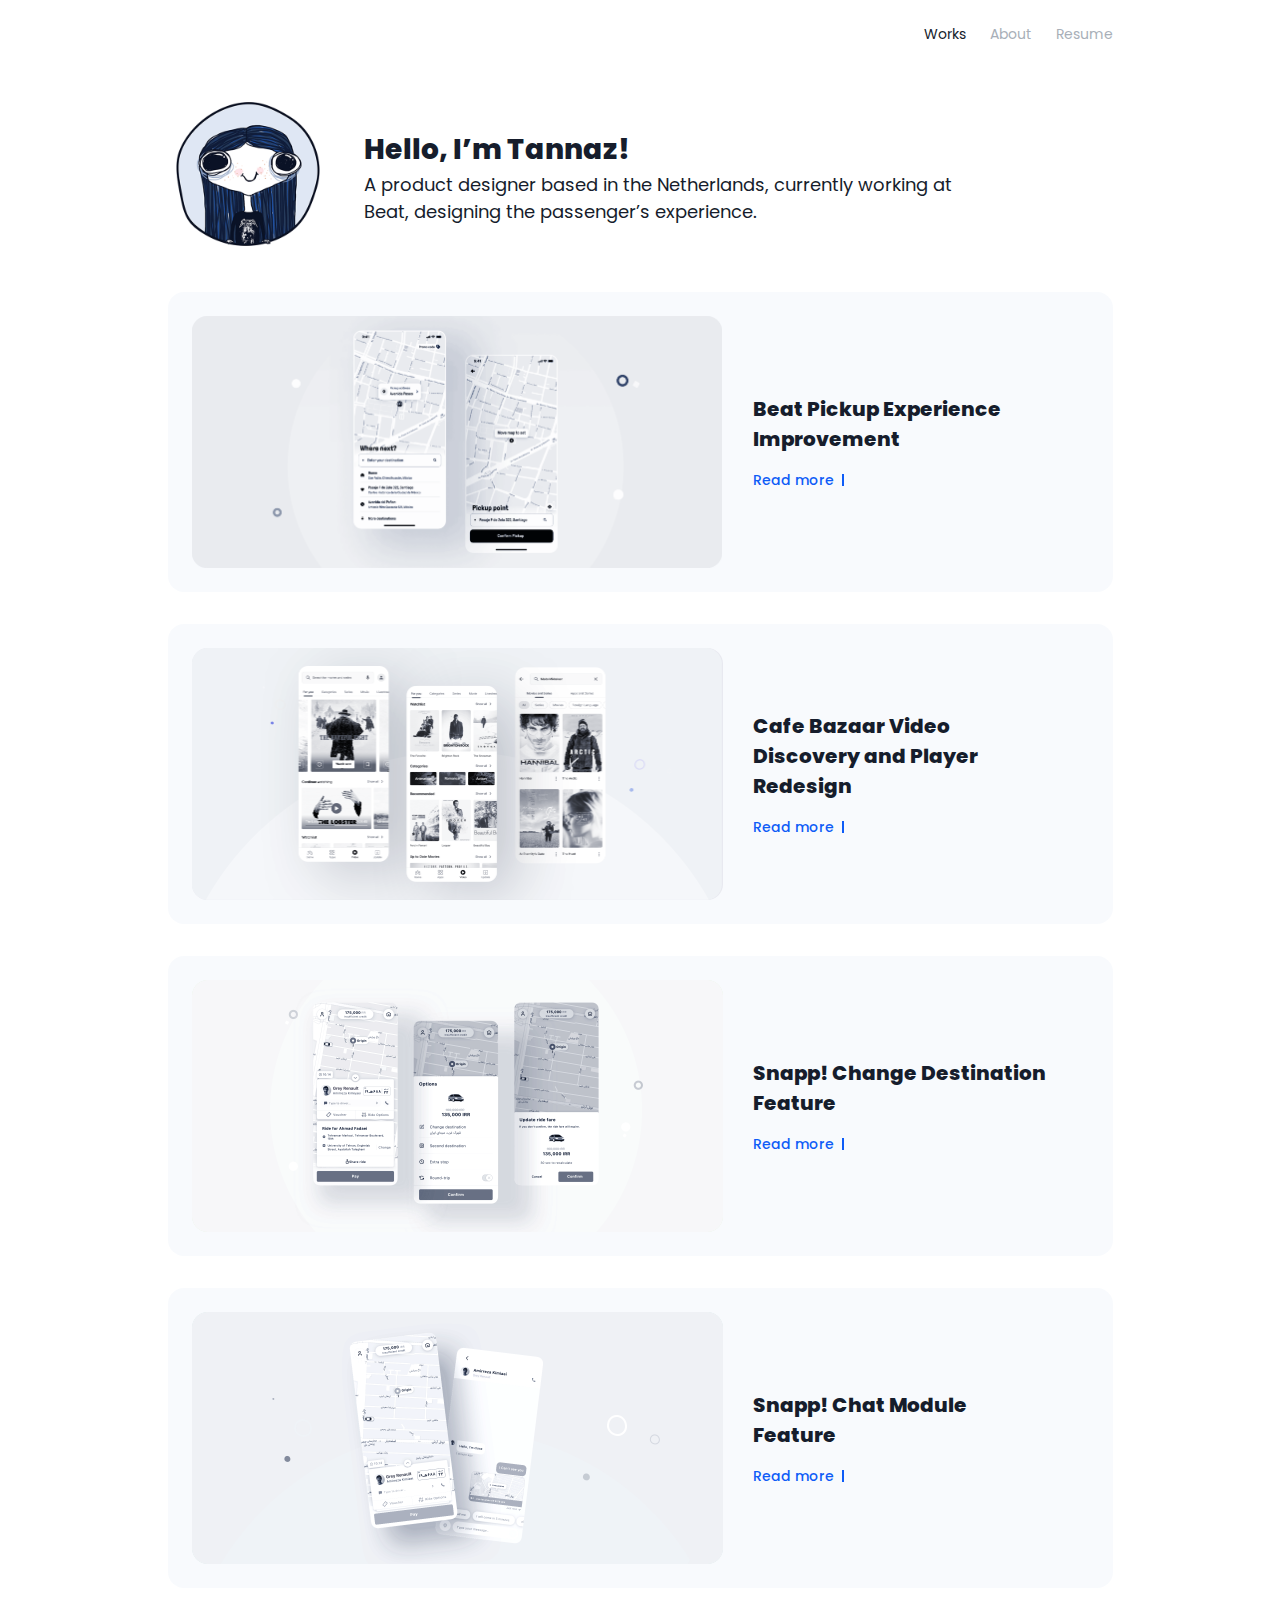
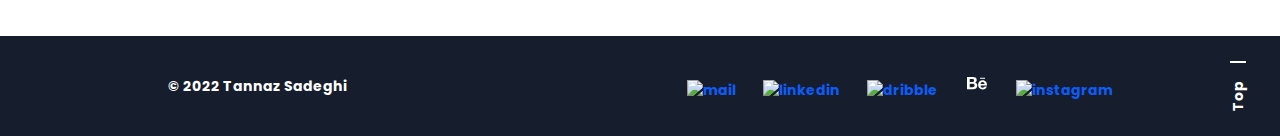
==== commit a7e28479: "Add Beat text" ====
--- a/index.html
+++ b/index.html
@@ -138,7 +138,7 @@
 
     <footer>
         <div class="footer-content">
-            <div>© 2021 Tannaz Sadeghi</div>
+            <div>© 2022 Tannaz Sadeghi</div>
             <div class="padding"></div>
             <div class="social">
                 <a href="mailto:tz.sadeghi95@gmail.com" target="_blank"><img src="assets/icons/icon-mail.svg" alt="mail" /></a>
